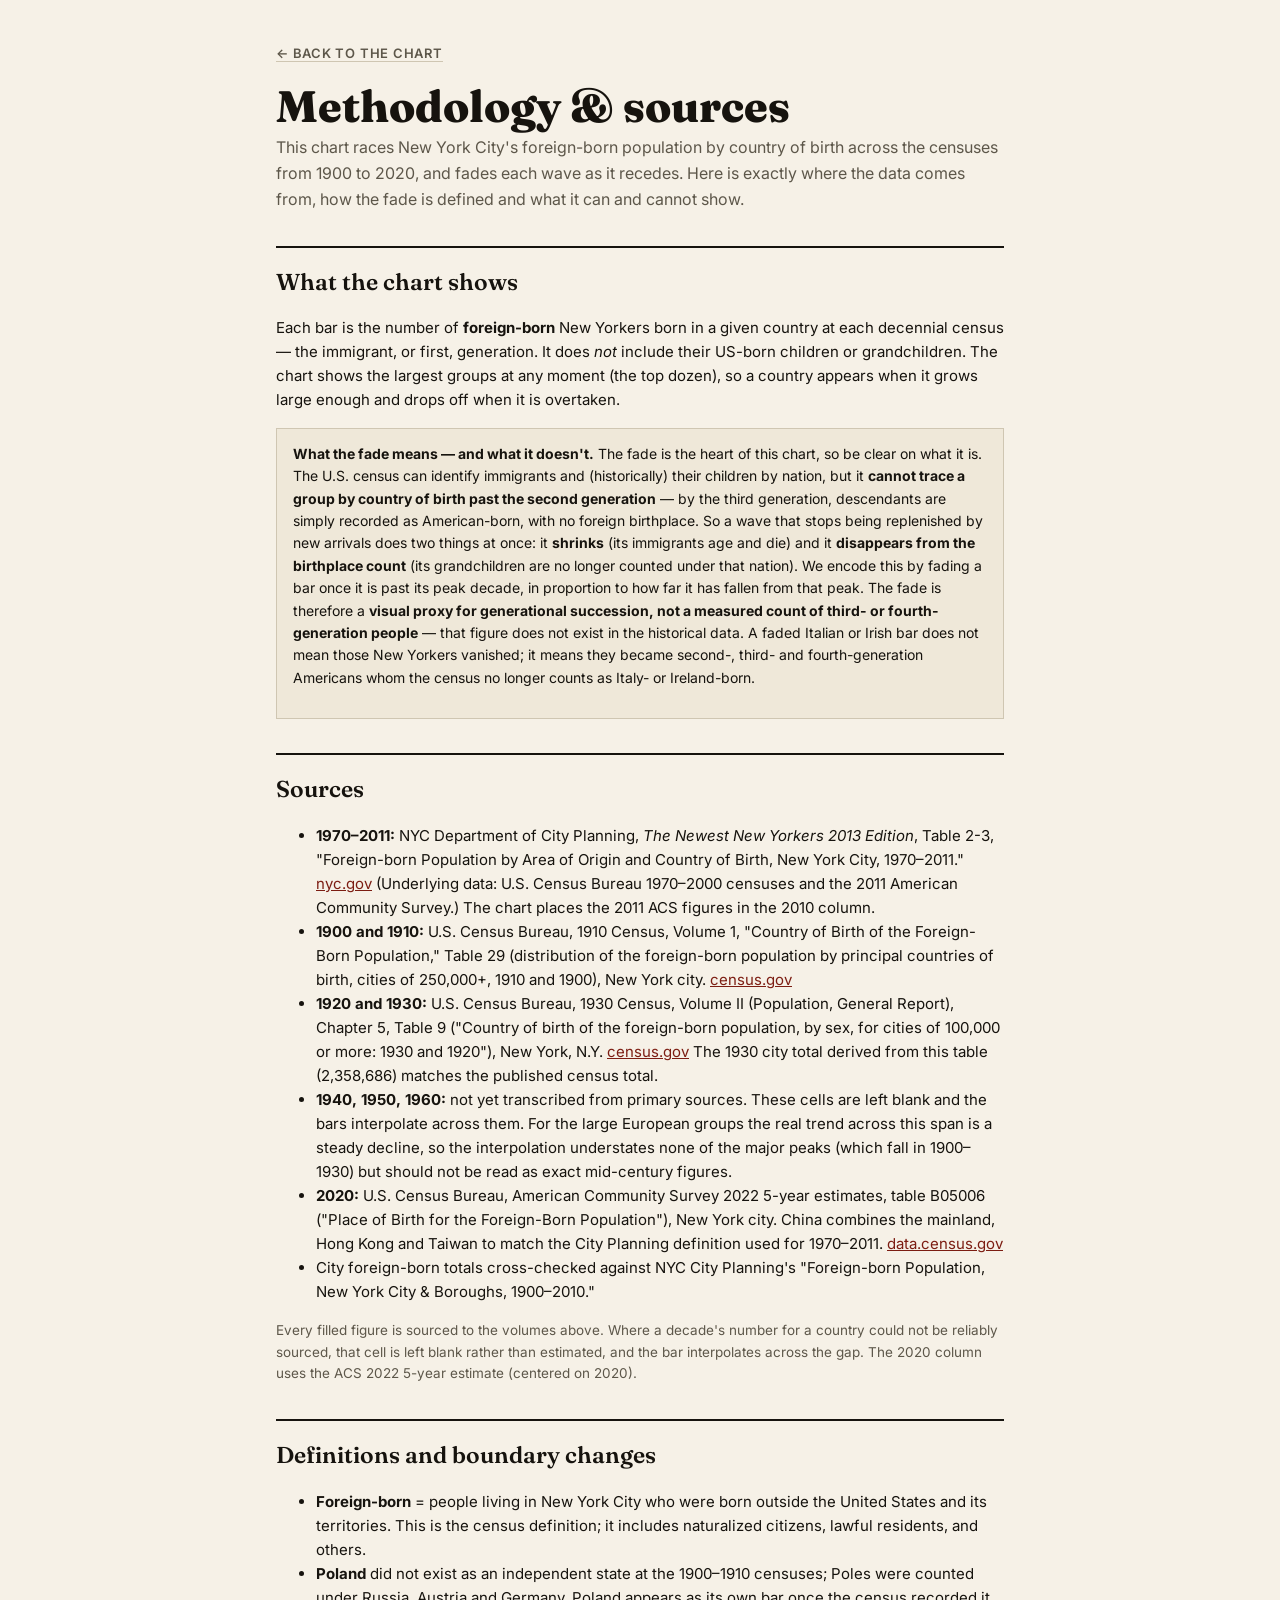
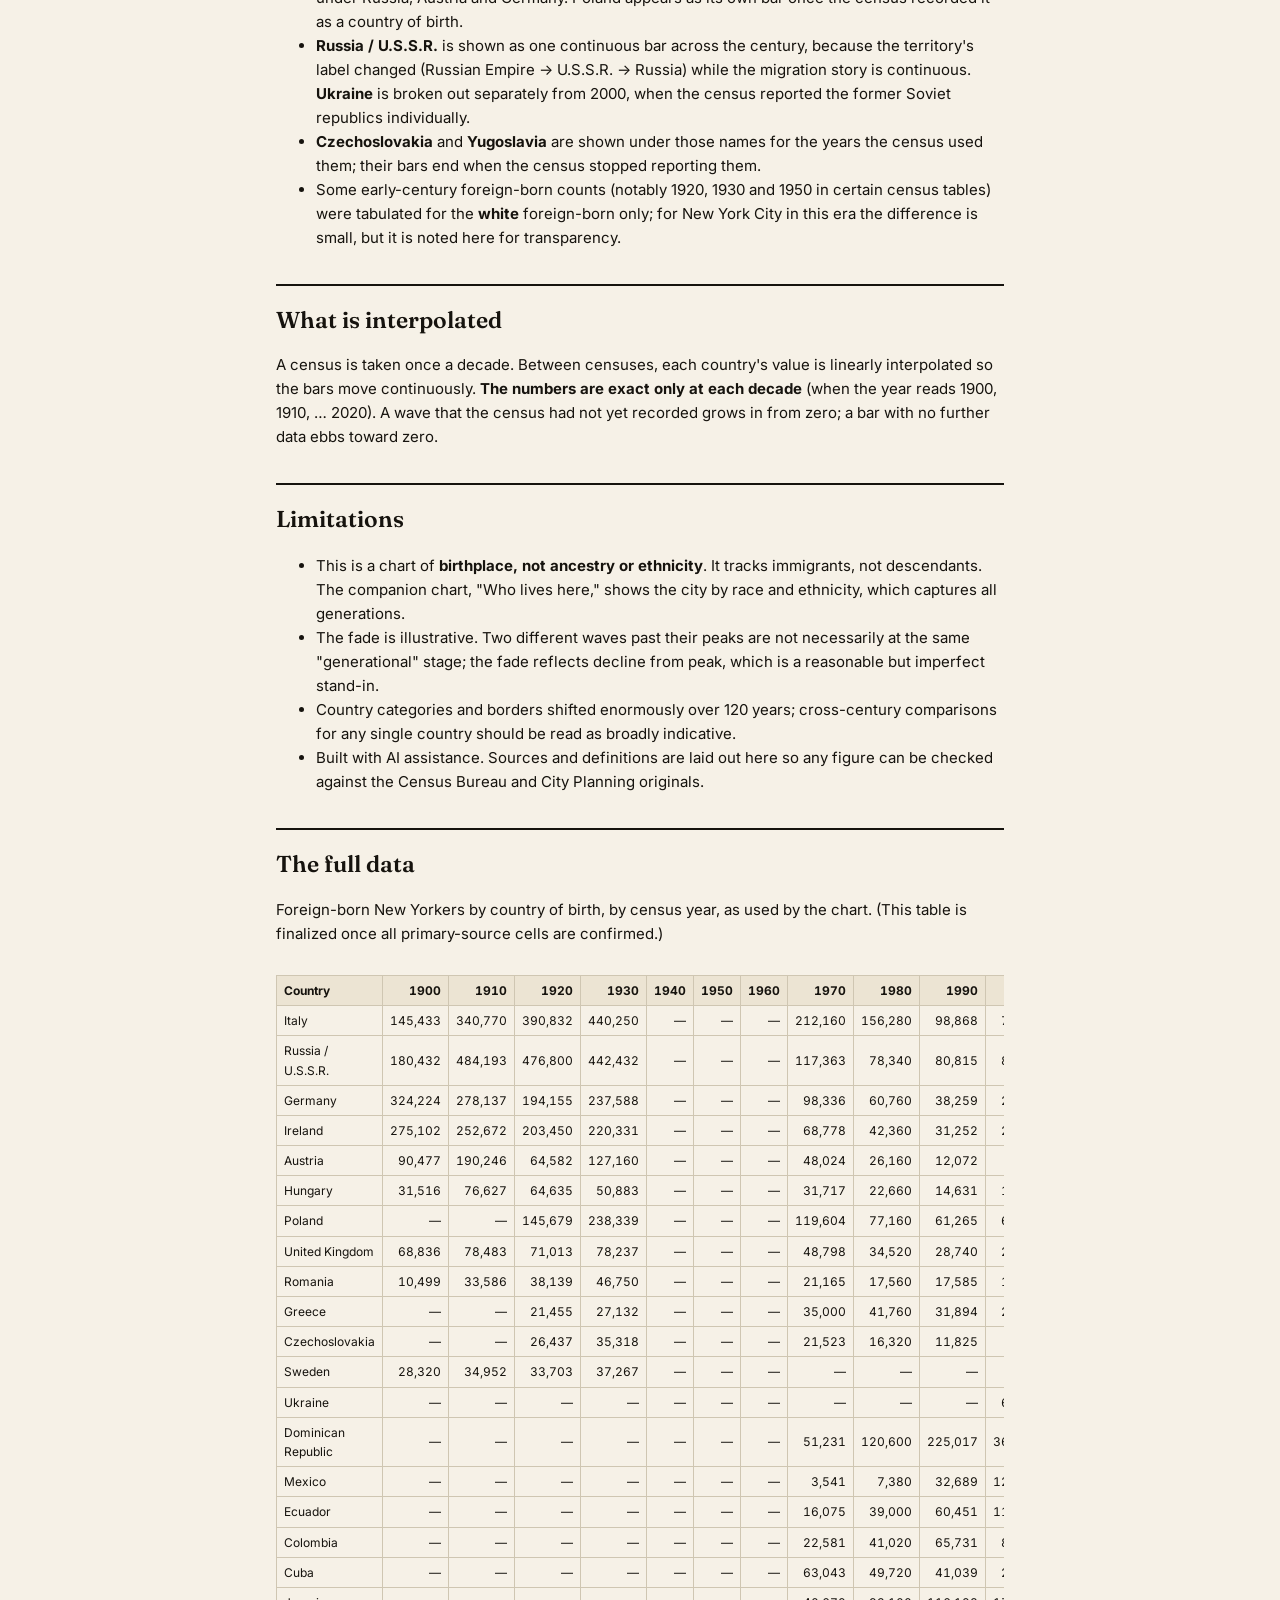
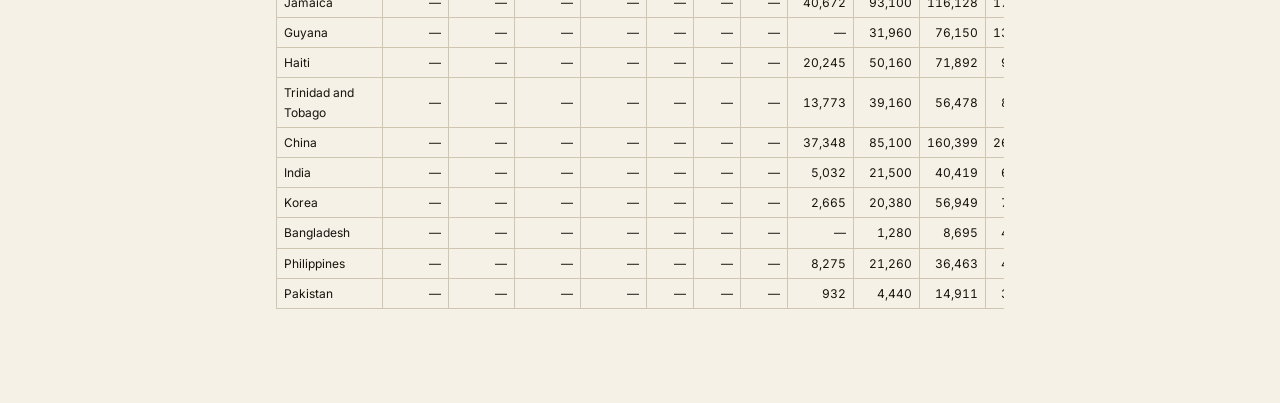
==== methodology.html @ d138a616 "Where New York came from: foreign-born by country of birth horserace, 1900-2020 Co-Authored-By: Clau" ====
<!DOCTYPE html>
<html lang="en">
<head>
<meta charset="utf-8">
<meta name="viewport" content="width=device-width, initial-scale=1">
<title>Methodology &amp; sources &middot; Where New York came from</title>
<link rel="preconnect" href="https://fonts.googleapis.com">
<link rel="preconnect" href="https://fonts.gstatic.com" crossorigin>
<link href="https://fonts.googleapis.com/css2?family=Fraunces:opsz,wght@9..144,500;9..144,600;9..144,800&family=Inter:wght@400;500;600;700&display=swap" rel="stylesheet">
<style>
  :root{ --paper:#f6f1e7; --ink:#16130e; --ink-dim:#5d574a; --line:#cfc6b2; --rule:#16130e; }
  *{ box-sizing:border-box; }
  body{ margin:0; background:var(--paper); color:var(--ink); font-family:"Inter",system-ui,sans-serif;
    line-height:1.6; -webkit-font-smoothing:antialiased; }
  .wrap{ max-width:780px; margin:0 auto; padding:40px 26px 80px; }
  a.back{ font-weight:600; font-size:13px; text-transform:uppercase; letter-spacing:.06em; color:var(--ink-dim);
    text-decoration:none; border-bottom:1px solid var(--line); }
  a.back:hover{ color:var(--ink); border-color:var(--ink); }
  h1{ font-family:"Fraunces",Georgia,serif; font-weight:800; font-size:clamp(30px,5vw,44px); margin:18px 0 6px; line-height:1.04; }
  .lede{ color:var(--ink-dim); font-size:16px; margin:0 0 28px; }
  h2{ font-family:"Fraunces",Georgia,serif; font-weight:600; font-size:23px; margin:34px 0 10px;
    border-top:2px solid var(--rule); padding-top:16px; }
  p, li{ font-size:15px; }
  code{ background:#ece4d3; padding:1px 5px; font-size:13.5px; }
  table{ border-collapse:collapse; width:100%; margin:14px 0; font-size:12px; }
  th, td{ border:1px solid var(--line); padding:5px 7px; text-align:right; font-variant-numeric:tabular-nums; }
  th:first-child, td:first-child{ text-align:left; }
  thead th{ background:#ece4d3; }
  .note{ background:#efe8d9; border:1px solid var(--line); padding:14px 16px; margin:16px 0; font-size:14px; }
  a{ color:#7c1d12; }
  .scroll{ overflow-x:auto; }
</style>
</head>
<body>
<div class="wrap">
  <a class="back" href="index.html">&larr; Back to the chart</a>
  <h1>Methodology &amp; sources</h1>
  <p class="lede">This chart races New York City's foreign-born population by country of birth across the censuses from 1900 to 2020, and fades each wave as it recedes. Here is exactly where the data comes from, how the fade is defined and what it can and cannot show.</p>

  <h2>What the chart shows</h2>
  <p>Each bar is the number of <strong>foreign-born</strong> New Yorkers born in a given country at each decennial census &mdash; the immigrant, or first, generation. It does <em>not</em> include their US-born children or grandchildren. The chart shows the largest groups at any moment (the top dozen), so a country appears when it grows large enough and drops off when it is overtaken.</p>

  <div class="note">
    <strong>What the fade means &mdash; and what it doesn't.</strong> The fade is the heart of this chart, so be clear on what it is. The U.S. census can identify immigrants and (historically) their children by nation, but it <strong>cannot trace a group by country of birth past the second generation</strong> &mdash; by the third generation, descendants are simply recorded as American-born, with no foreign birthplace. So a wave that stops being replenished by new arrivals does two things at once: it <strong>shrinks</strong> (its immigrants age and die) and it <strong>disappears from the birthplace count</strong> (its grandchildren are no longer counted under that nation). We encode this by fading a bar once it is past its peak decade, in proportion to how far it has fallen from that peak. The fade is therefore a <strong>visual proxy for generational succession, not a measured count of third- or fourth-generation people</strong> &mdash; that figure does not exist in the historical data. A faded Italian or Irish bar does not mean those New Yorkers vanished; it means they became second-, third- and fourth-generation Americans whom the census no longer counts as Italy- or Ireland-born.</p>
  </div>

  <h2>Sources</h2>
  <ul>
    <li><strong>1970&ndash;2011:</strong> NYC Department of City Planning, <em>The Newest New Yorkers 2013 Edition</em>, Table 2-3, "Foreign-born Population by Area of Origin and Country of Birth, New York City, 1970&ndash;2011." <a href="https://www.nyc.gov/assets/planning/download/pdf/data-maps/nyc-population/nny2013/chapter2.pdf" target="_blank" rel="noopener">nyc.gov</a> (Underlying data: U.S. Census Bureau 1970&ndash;2000 censuses and the 2011 American Community Survey.) The chart places the 2011 ACS figures in the 2010 column.</li>
    <li><strong>1900 and 1910:</strong> U.S. Census Bureau, 1910 Census, Volume 1, "Country of Birth of the Foreign-Born Population," Table 29 (distribution of the foreign-born population by principal countries of birth, cities of 250,000+, 1910 and 1900), New York city. <a href="https://www2.census.gov/library/publications/decennial/1910/volume-1/volume-1-p11.pdf" target="_blank" rel="noopener">census.gov</a></li>
    <li><strong>1920 and 1930:</strong> U.S. Census Bureau, 1930 Census, Volume II (Population, General Report), Chapter 5, Table 9 ("Country of birth of the foreign-born population, by sex, for cities of 100,000 or more: 1930 and 1920"), New York, N.Y. <a href="https://www2.census.gov/library/publications/decennial/1930/population-volume-2/16440598v2ch06.pdf" target="_blank" rel="noopener">census.gov</a> The 1930 city total derived from this table (2,358,686) matches the published census total.</li>
    <li><strong>1940, 1950, 1960:</strong> not yet transcribed from primary sources. These cells are left blank and the bars interpolate across them. For the large European groups the real trend across this span is a steady decline, so the interpolation understates none of the major peaks (which fall in 1900&ndash;1930) but should not be read as exact mid-century figures.</li>
    <li><strong>2020:</strong> U.S. Census Bureau, American Community Survey 2022 5-year estimates, table B05006 ("Place of Birth for the Foreign-Born Population"), New York city. China combines the mainland, Hong Kong and Taiwan to match the City Planning definition used for 1970&ndash;2011. <a href="https://data.census.gov/table/ACSDT5Y2022.B05006?g=160XX00US3651000" target="_blank" rel="noopener">data.census.gov</a></li>
    <li>City foreign-born totals cross-checked against NYC City Planning's "Foreign-born Population, New York City &amp; Boroughs, 1900&ndash;2010."</li>
  </ul>
  <p style="color:var(--ink-dim);font-size:13.5px;">Every filled figure is sourced to the volumes above. Where a decade's number for a country could not be reliably sourced, that cell is left blank rather than estimated, and the bar interpolates across the gap. The 2020 column uses the ACS 2022 5-year estimate (centered on 2020).</p>

  <h2>Definitions and boundary changes</h2>
  <ul>
    <li><strong>Foreign-born</strong> = people living in New York City who were born outside the United States and its territories. This is the census definition; it includes naturalized citizens, lawful residents, and others.</li>
    <li><strong>Poland</strong> did not exist as an independent state at the 1900&ndash;1910 censuses; Poles were counted under Russia, Austria and Germany. Poland appears as its own bar once the census recorded it as a country of birth.</li>
    <li><strong>Russia / U.S.S.R.</strong> is shown as one continuous bar across the century, because the territory's label changed (Russian Empire &rarr; U.S.S.R. &rarr; Russia) while the migration story is continuous. <strong>Ukraine</strong> is broken out separately from 2000, when the census reported the former Soviet republics individually.</li>
    <li><strong>Czechoslovakia</strong> and <strong>Yugoslavia</strong> are shown under those names for the years the census used them; their bars end when the census stopped reporting them.</li>
    <li>Some early-century foreign-born counts (notably 1920, 1930 and 1950 in certain census tables) were tabulated for the <strong>white</strong> foreign-born only; for New York City in this era the difference is small, but it is noted here for transparency.</li>
  </ul>

  <h2>What is interpolated</h2>
  <p>A census is taken once a decade. Between censuses, each country's value is linearly interpolated so the bars move continuously. <strong>The numbers are exact only at each decade</strong> (when the year reads 1900, 1910, … 2020). A wave that the census had not yet recorded grows in from zero; a bar with no further data ebbs toward zero.</p>

  <h2>Limitations</h2>
  <ul>
    <li>This is a chart of <strong>birthplace, not ancestry or ethnicity</strong>. It tracks immigrants, not descendants. The companion chart, "Who lives here," shows the city by race and ethnicity, which captures all generations.</li>
    <li>The fade is illustrative. Two different waves past their peaks are not necessarily at the same "generational" stage; the fade reflects decline from peak, which is a reasonable but imperfect stand-in.</li>
    <li>Country categories and borders shifted enormously over 120 years; cross-century comparisons for any single country should be read as broadly indicative.</li>
    <li>Built with AI assistance. Sources and definitions are laid out here so any figure can be checked against the Census Bureau and City Planning originals.</li>
  </ul>

  <h2 id="data">The full data</h2>
  <p>Foreign-born New Yorkers by country of birth, by census year, as used by the chart. (This table is finalized once all primary-source cells are confirmed.)</p>
  <div class="scroll"><div id="dataTable">Loading&hellip;</div></div>

<script>
fetch('data/data.json').then(r=>r.json()).then(d=>{
  const years=d.years;
  let h='<table><thead><tr><th>Country</th>'+years.map(y=>'<th>'+y+'</th>').join('')+'</tr></thead><tbody>';
  for(const c of d.countries){
    h+='<tr><td>'+c.name+'</td>'+c.counts.map(v=>'<td>'+(v==null?'&mdash;':v.toLocaleString('en-US'))+'</td>').join('')+'</tr>';
  }
  h+='</tbody></table>';
  document.getElementById('dataTable').innerHTML=h;
});
</script>
</div>
</body>
</html>
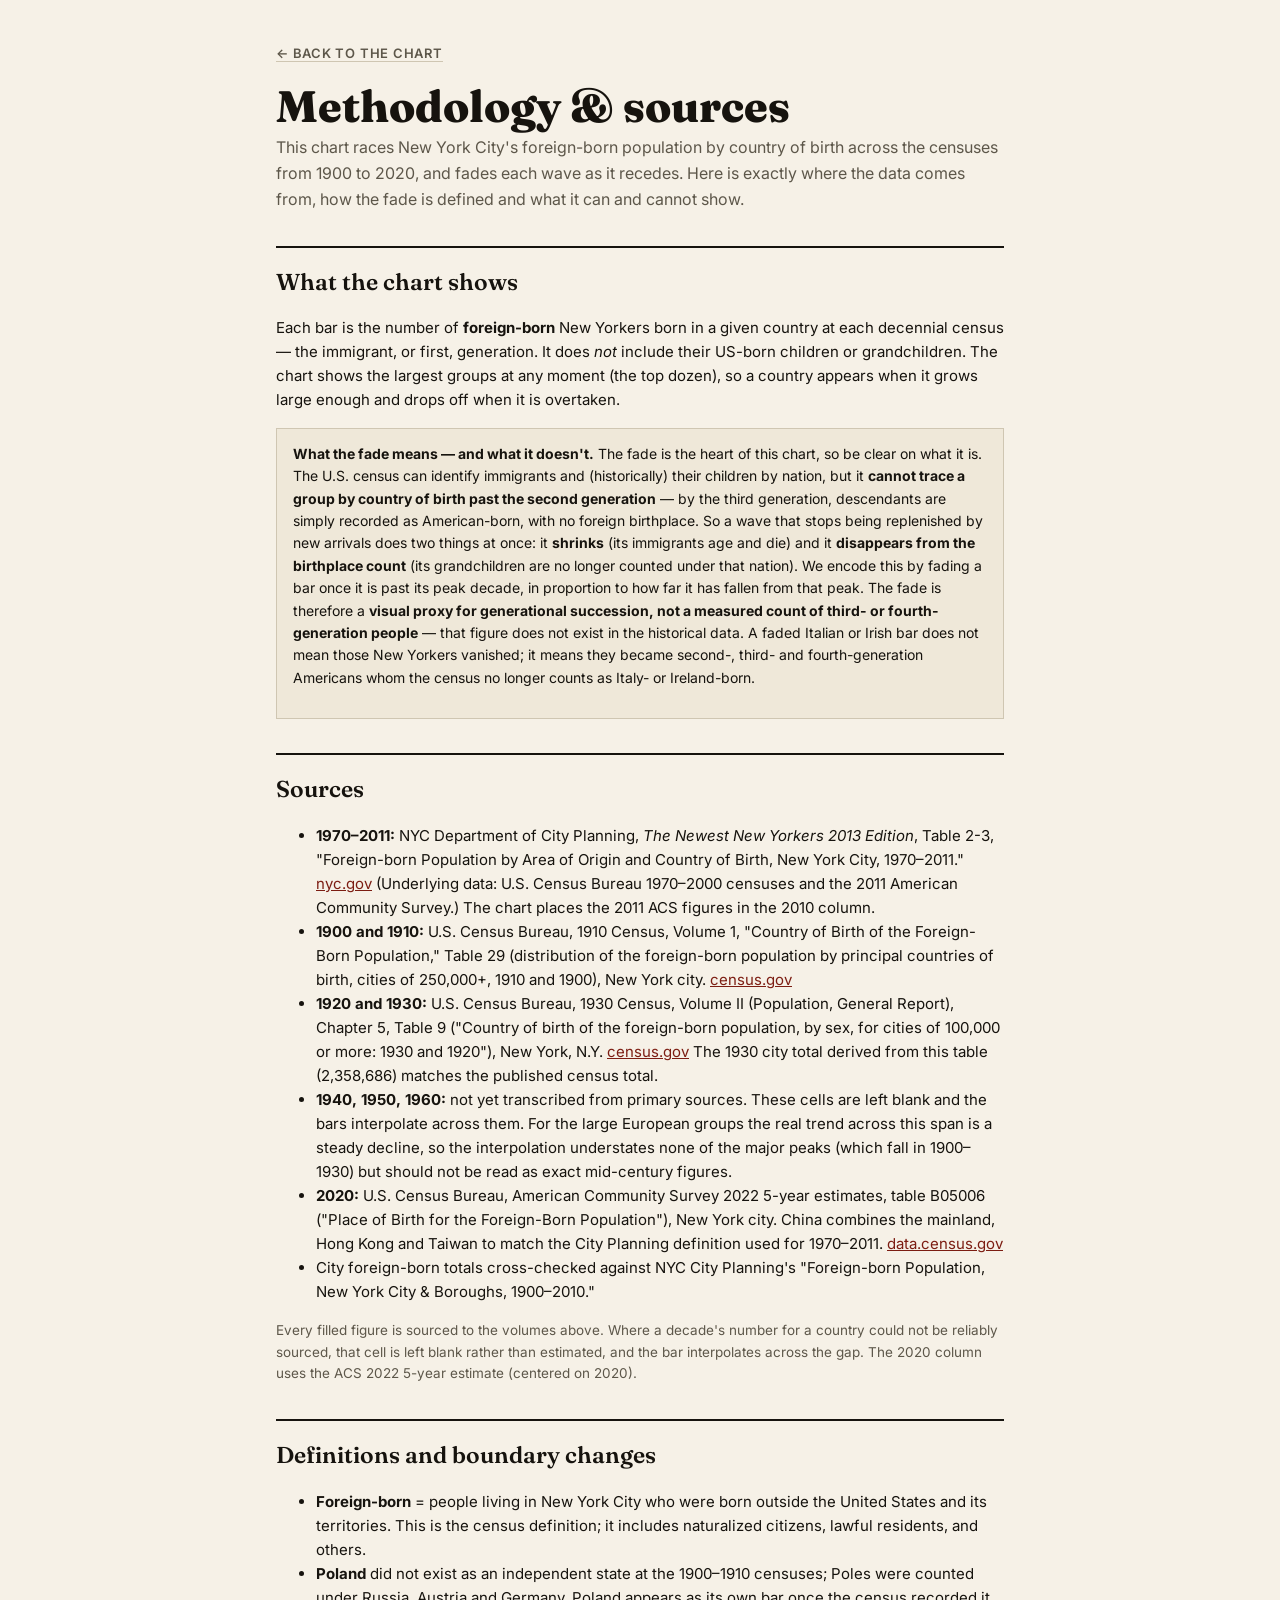
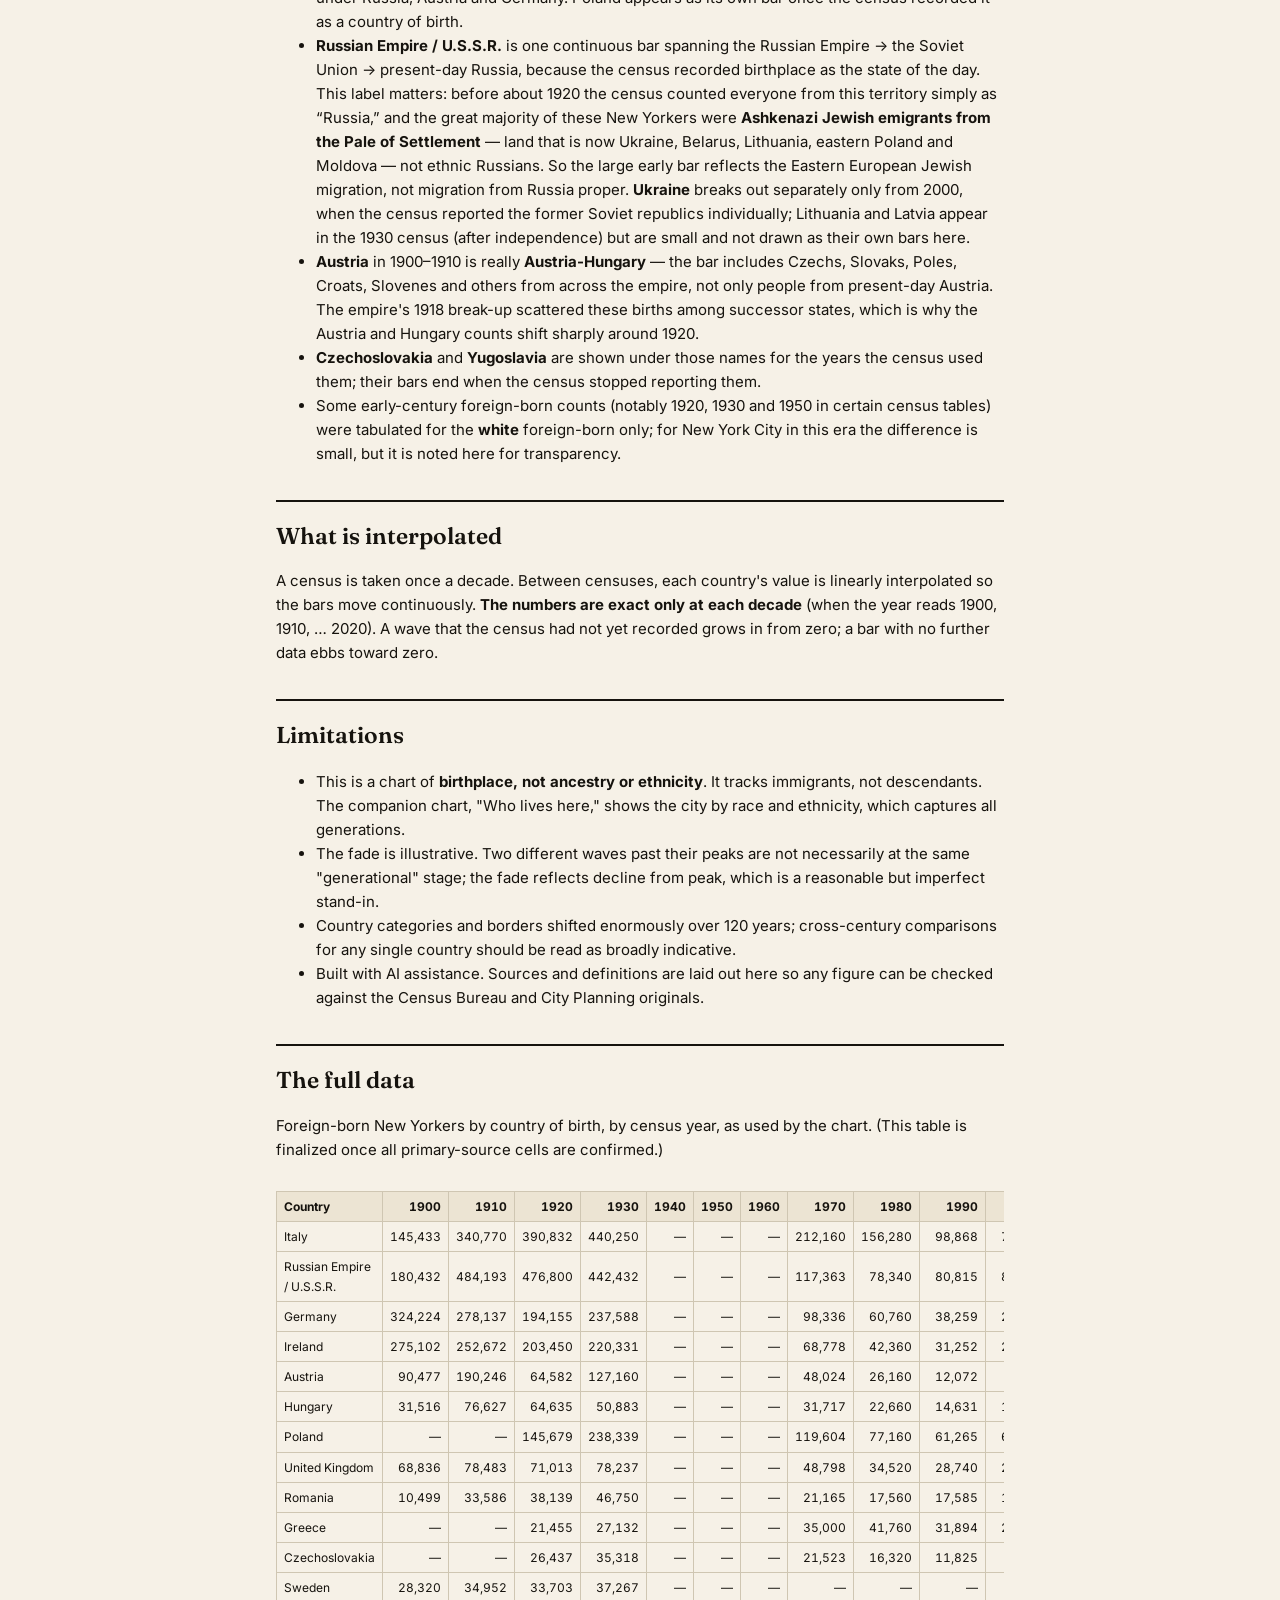
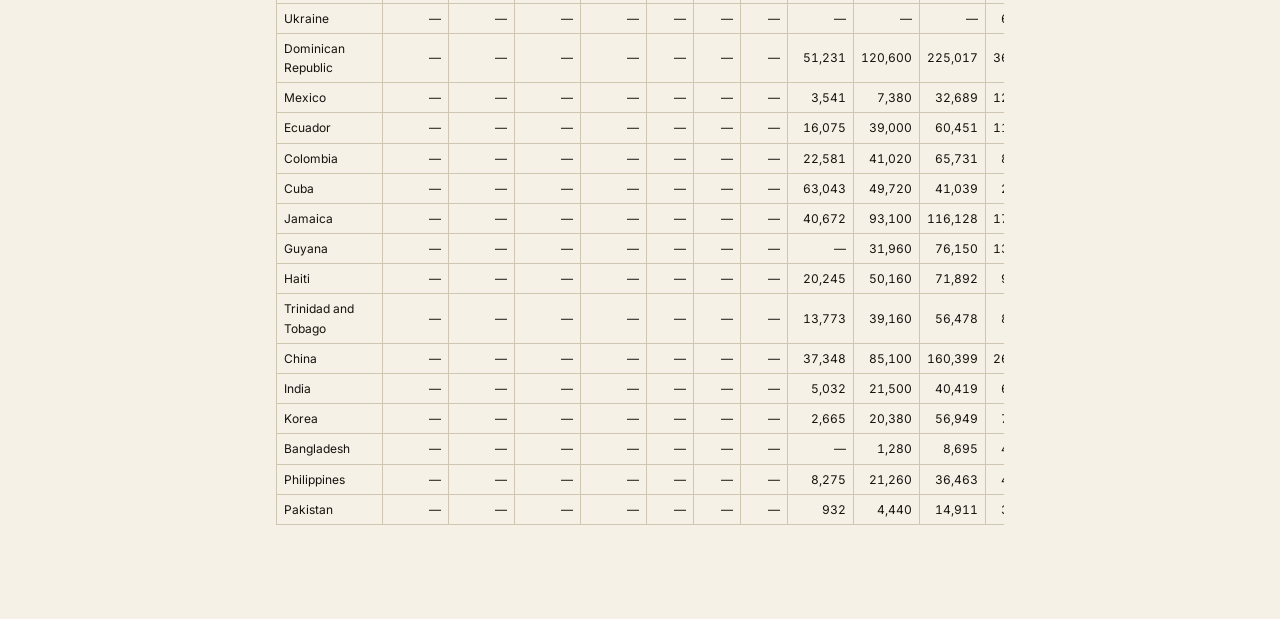
==== commit 4984c39c: "Relabel Russia bar as 'Russian Empire / U.S.S.R.'; add Pale of Settlement + Austria-Hungary notes Co" ====
--- a/methodology.html
+++ b/methodology.html
@@ -59,7 +59,8 @@
   <ul>
     <li><strong>Foreign-born</strong> = people living in New York City who were born outside the United States and its territories. This is the census definition; it includes naturalized citizens, lawful residents, and others.</li>
     <li><strong>Poland</strong> did not exist as an independent state at the 1900&ndash;1910 censuses; Poles were counted under Russia, Austria and Germany. Poland appears as its own bar once the census recorded it as a country of birth.</li>
-    <li><strong>Russia / U.S.S.R.</strong> is shown as one continuous bar across the century, because the territory's label changed (Russian Empire &rarr; U.S.S.R. &rarr; Russia) while the migration story is continuous. <strong>Ukraine</strong> is broken out separately from 2000, when the census reported the former Soviet republics individually.</li>
+    <li><strong>Russian Empire / U.S.S.R.</strong> is one continuous bar spanning the Russian Empire &rarr; the Soviet Union &rarr; present-day Russia, because the census recorded birthplace as the state of the day. This label matters: before about 1920 the census counted everyone from this territory simply as &ldquo;Russia,&rdquo; and the great majority of these New Yorkers were <strong>Ashkenazi Jewish emigrants from the Pale of Settlement</strong> &mdash; land that is now Ukraine, Belarus, Lithuania, eastern Poland and Moldova &mdash; not ethnic Russians. So the large early bar reflects the Eastern European Jewish migration, not migration from Russia proper. <strong>Ukraine</strong> breaks out separately only from 2000, when the census reported the former Soviet republics individually; Lithuania and Latvia appear in the 1930 census (after independence) but are small and not drawn as their own bars here.</li>
+    <li><strong>Austria</strong> in 1900&ndash;1910 is really <strong>Austria-Hungary</strong> &mdash; the bar includes Czechs, Slovaks, Poles, Croats, Slovenes and others from across the empire, not only people from present-day Austria. The empire's 1918 break-up scattered these births among successor states, which is why the Austria and Hungary counts shift sharply around 1920.</li>
     <li><strong>Czechoslovakia</strong> and <strong>Yugoslavia</strong> are shown under those names for the years the census used them; their bars end when the census stopped reporting them.</li>
     <li>Some early-century foreign-born counts (notably 1920, 1930 and 1950 in certain census tables) were tabulated for the <strong>white</strong> foreign-born only; for New York City in this era the difference is small, but it is noted here for transparency.</li>
   </ul>
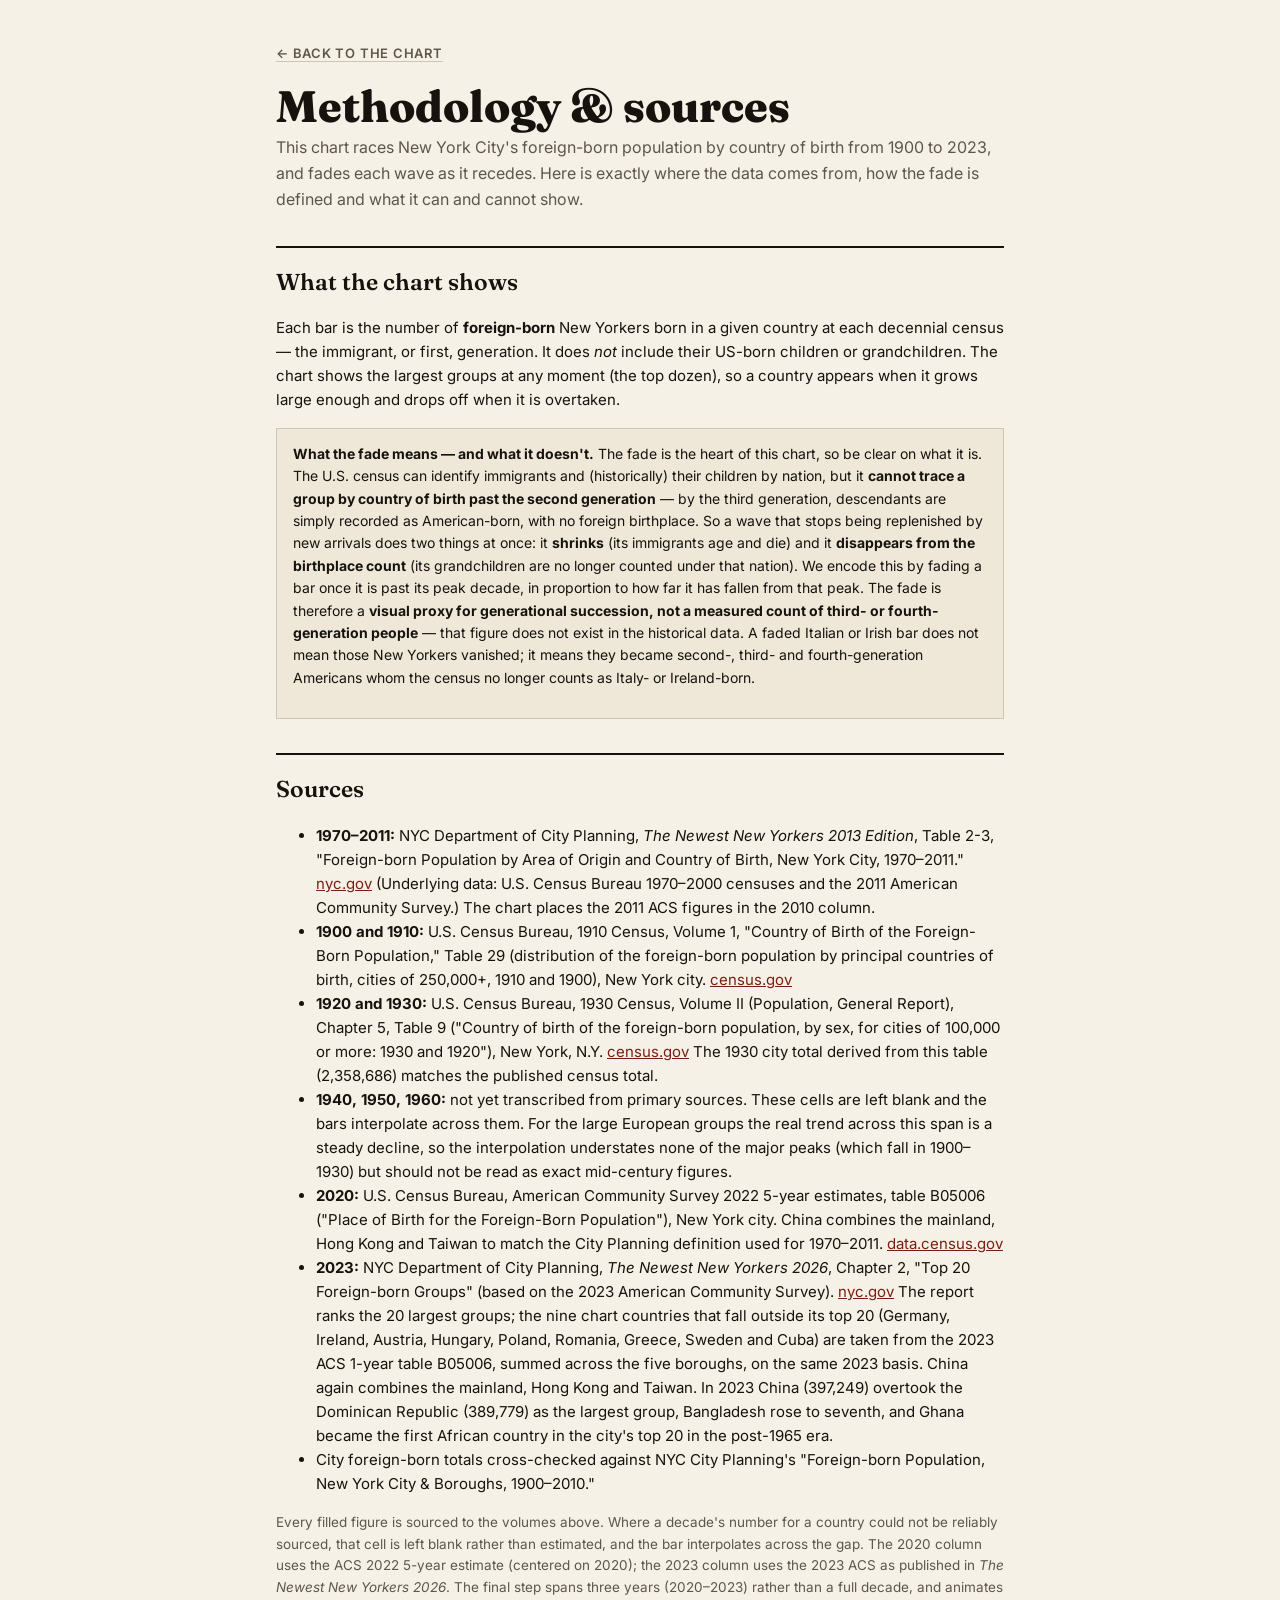
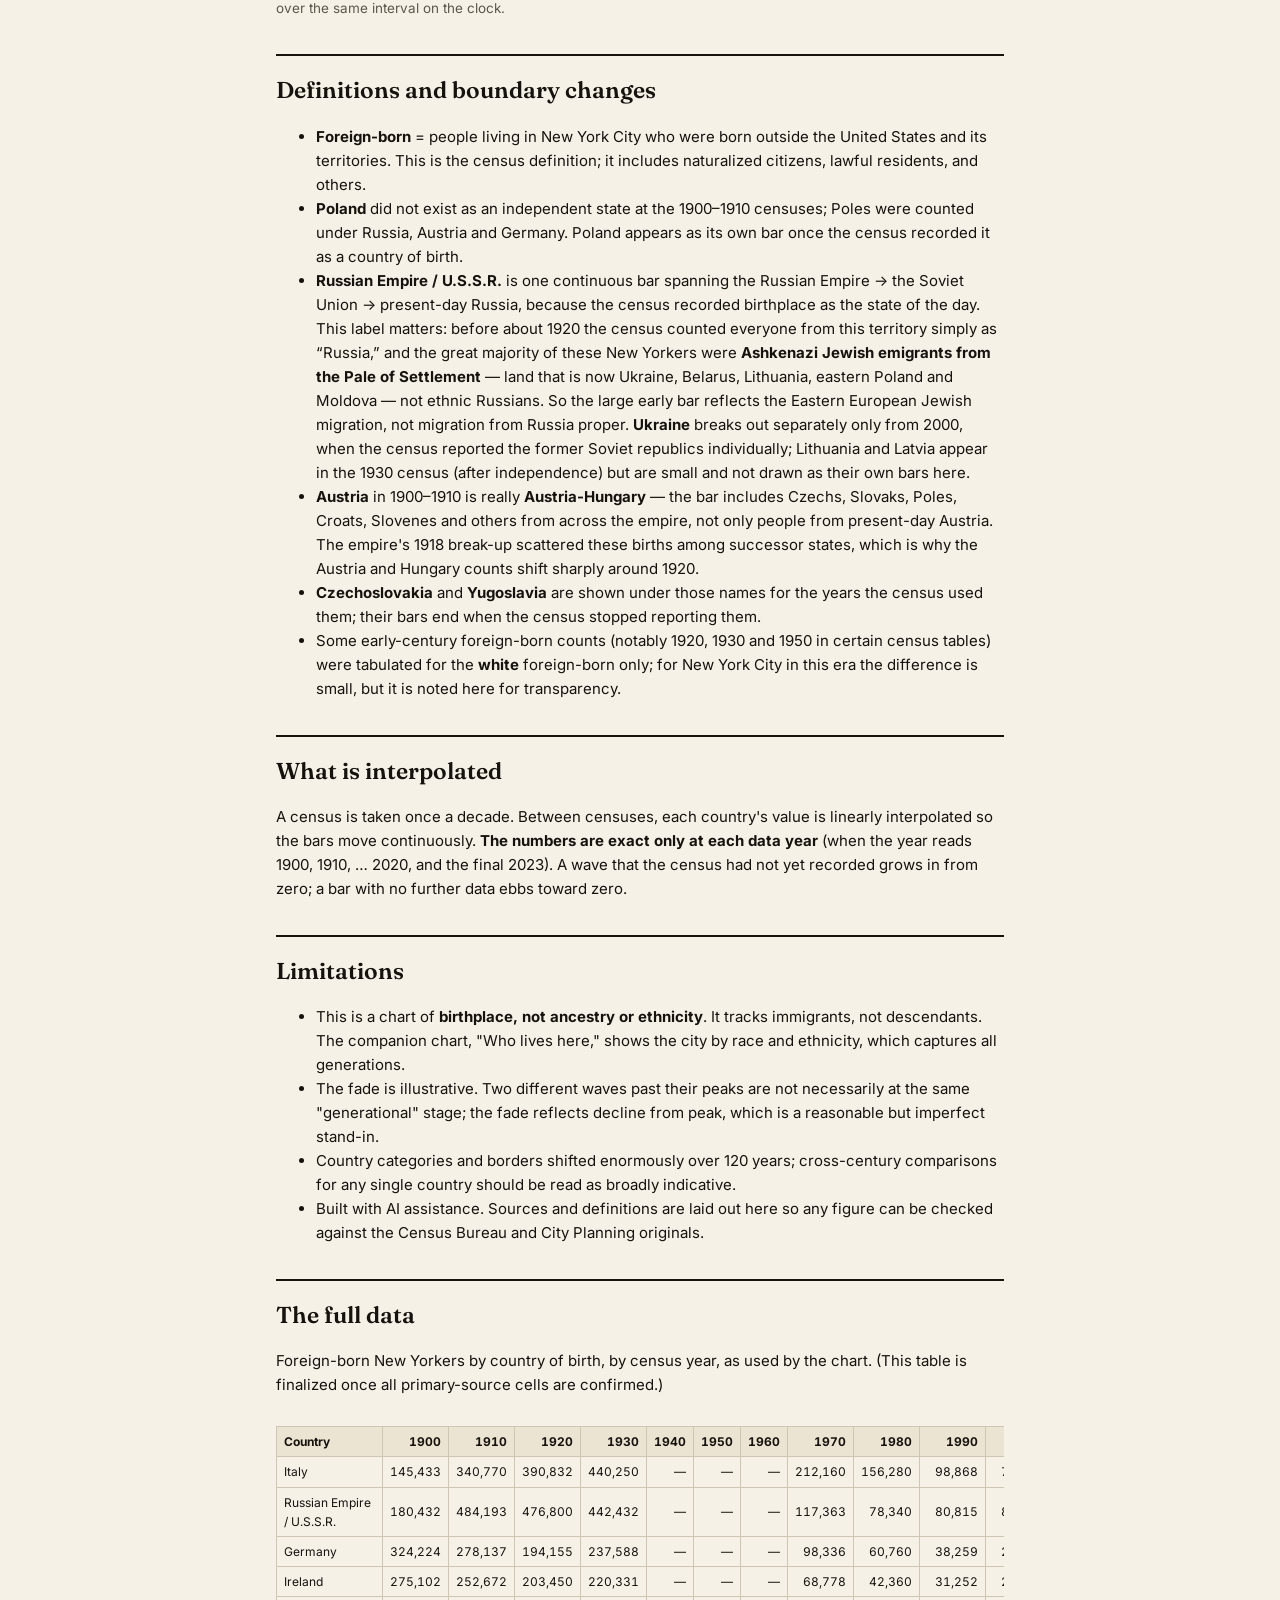
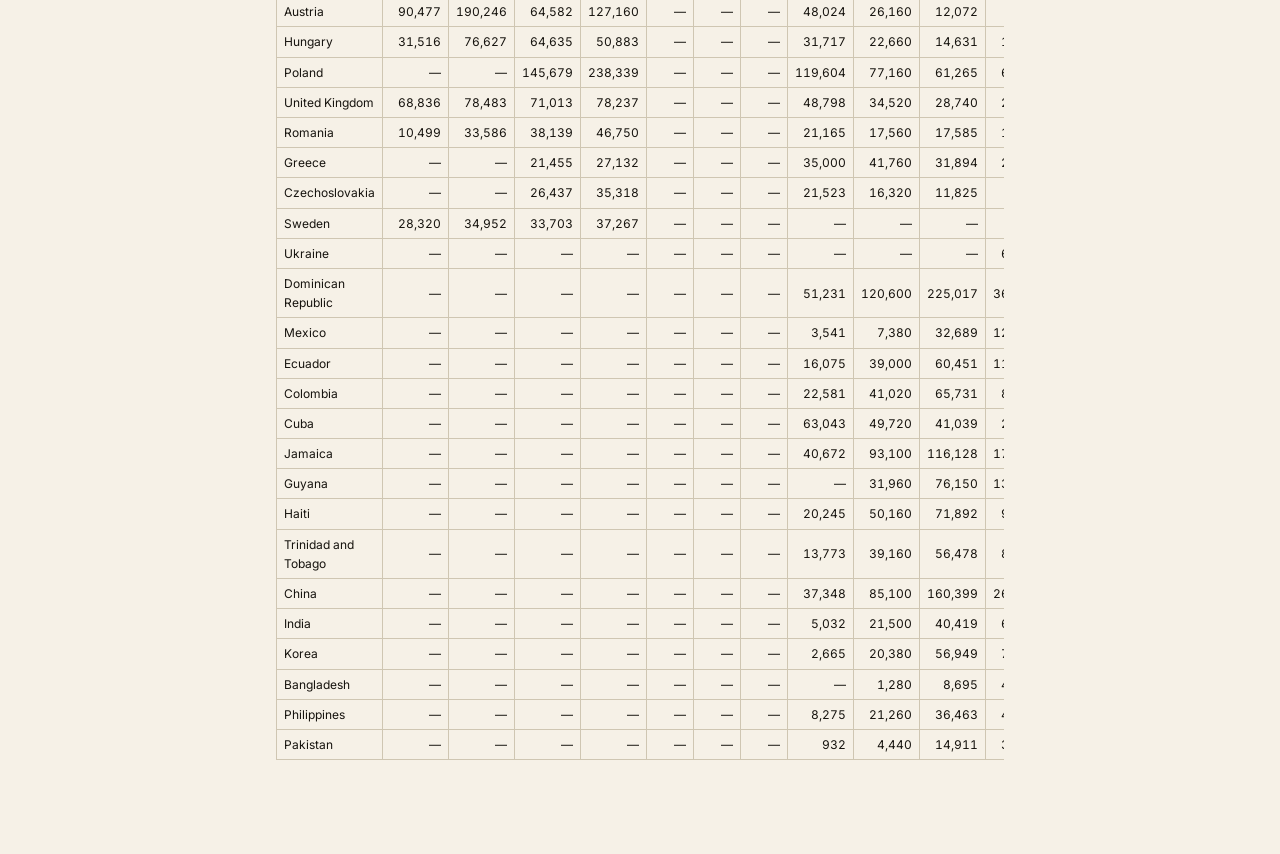
==== commit 5f095cb4: "Add 2023 endpoint from The Newest New Yorkers 2026 Extend the country-of-birth race from 1900-2020 t" ====
--- a/methodology.html
+++ b/methodology.html
@@ -35,7 +35,7 @@
 <div class="wrap">
   <a class="back" href="index.html">&larr; Back to the chart</a>
   <h1>Methodology &amp; sources</h1>
-  <p class="lede">This chart races New York City's foreign-born population by country of birth across the censuses from 1900 to 2020, and fades each wave as it recedes. Here is exactly where the data comes from, how the fade is defined and what it can and cannot show.</p>
+  <p class="lede">This chart races New York City's foreign-born population by country of birth from 1900 to 2023, and fades each wave as it recedes. Here is exactly where the data comes from, how the fade is defined and what it can and cannot show.</p>
 
   <h2>What the chart shows</h2>
   <p>Each bar is the number of <strong>foreign-born</strong> New Yorkers born in a given country at each decennial census &mdash; the immigrant, or first, generation. It does <em>not</em> include their US-born children or grandchildren. The chart shows the largest groups at any moment (the top dozen), so a country appears when it grows large enough and drops off when it is overtaken.</p>
@@ -51,9 +51,10 @@
     <li><strong>1920 and 1930:</strong> U.S. Census Bureau, 1930 Census, Volume II (Population, General Report), Chapter 5, Table 9 ("Country of birth of the foreign-born population, by sex, for cities of 100,000 or more: 1930 and 1920"), New York, N.Y. <a href="https://www2.census.gov/library/publications/decennial/1930/population-volume-2/16440598v2ch06.pdf" target="_blank" rel="noopener">census.gov</a> The 1930 city total derived from this table (2,358,686) matches the published census total.</li>
     <li><strong>1940, 1950, 1960:</strong> not yet transcribed from primary sources. These cells are left blank and the bars interpolate across them. For the large European groups the real trend across this span is a steady decline, so the interpolation understates none of the major peaks (which fall in 1900&ndash;1930) but should not be read as exact mid-century figures.</li>
     <li><strong>2020:</strong> U.S. Census Bureau, American Community Survey 2022 5-year estimates, table B05006 ("Place of Birth for the Foreign-Born Population"), New York city. China combines the mainland, Hong Kong and Taiwan to match the City Planning definition used for 1970&ndash;2011. <a href="https://data.census.gov/table/ACSDT5Y2022.B05006?g=160XX00US3651000" target="_blank" rel="noopener">data.census.gov</a></li>
+    <li><strong>2023:</strong> NYC Department of City Planning, <em>The Newest New Yorkers 2026</em>, Chapter 2, "Top 20 Foreign-born Groups" (based on the 2023 American Community Survey). <a href="https://www.nyc.gov/assets/planning/newest-new-yorkers-2026/Ch2.html" target="_blank" rel="noopener">nyc.gov</a> The report ranks the 20 largest groups; the nine chart countries that fall outside its top 20 (Germany, Ireland, Austria, Hungary, Poland, Romania, Greece, Sweden and Cuba) are taken from the 2023 ACS 1-year table B05006, summed across the five boroughs, on the same 2023 basis. China again combines the mainland, Hong Kong and Taiwan. In 2023 China (397,249) overtook the Dominican Republic (389,779) as the largest group, Bangladesh rose to seventh, and Ghana became the first African country in the city's top 20 in the post-1965 era.</li>
     <li>City foreign-born totals cross-checked against NYC City Planning's "Foreign-born Population, New York City &amp; Boroughs, 1900&ndash;2010."</li>
   </ul>
-  <p style="color:var(--ink-dim);font-size:13.5px;">Every filled figure is sourced to the volumes above. Where a decade's number for a country could not be reliably sourced, that cell is left blank rather than estimated, and the bar interpolates across the gap. The 2020 column uses the ACS 2022 5-year estimate (centered on 2020).</p>
+  <p style="color:var(--ink-dim);font-size:13.5px;">Every filled figure is sourced to the volumes above. Where a decade's number for a country could not be reliably sourced, that cell is left blank rather than estimated, and the bar interpolates across the gap. The 2020 column uses the ACS 2022 5-year estimate (centered on 2020); the 2023 column uses the 2023 ACS as published in <em>The Newest New Yorkers 2026</em>. The final step spans three years (2020&ndash;2023) rather than a full decade, and animates over the same interval on the clock.</p>
 
   <h2>Definitions and boundary changes</h2>
   <ul>
@@ -66,7 +67,7 @@
   </ul>
 
   <h2>What is interpolated</h2>
-  <p>A census is taken once a decade. Between censuses, each country's value is linearly interpolated so the bars move continuously. <strong>The numbers are exact only at each decade</strong> (when the year reads 1900, 1910, … 2020). A wave that the census had not yet recorded grows in from zero; a bar with no further data ebbs toward zero.</p>
+  <p>A census is taken once a decade. Between censuses, each country's value is linearly interpolated so the bars move continuously. <strong>The numbers are exact only at each data year</strong> (when the year reads 1900, 1910, … 2020, and the final 2023). A wave that the census had not yet recorded grows in from zero; a bar with no further data ebbs toward zero.</p>
 
   <h2>Limitations</h2>
   <ul>
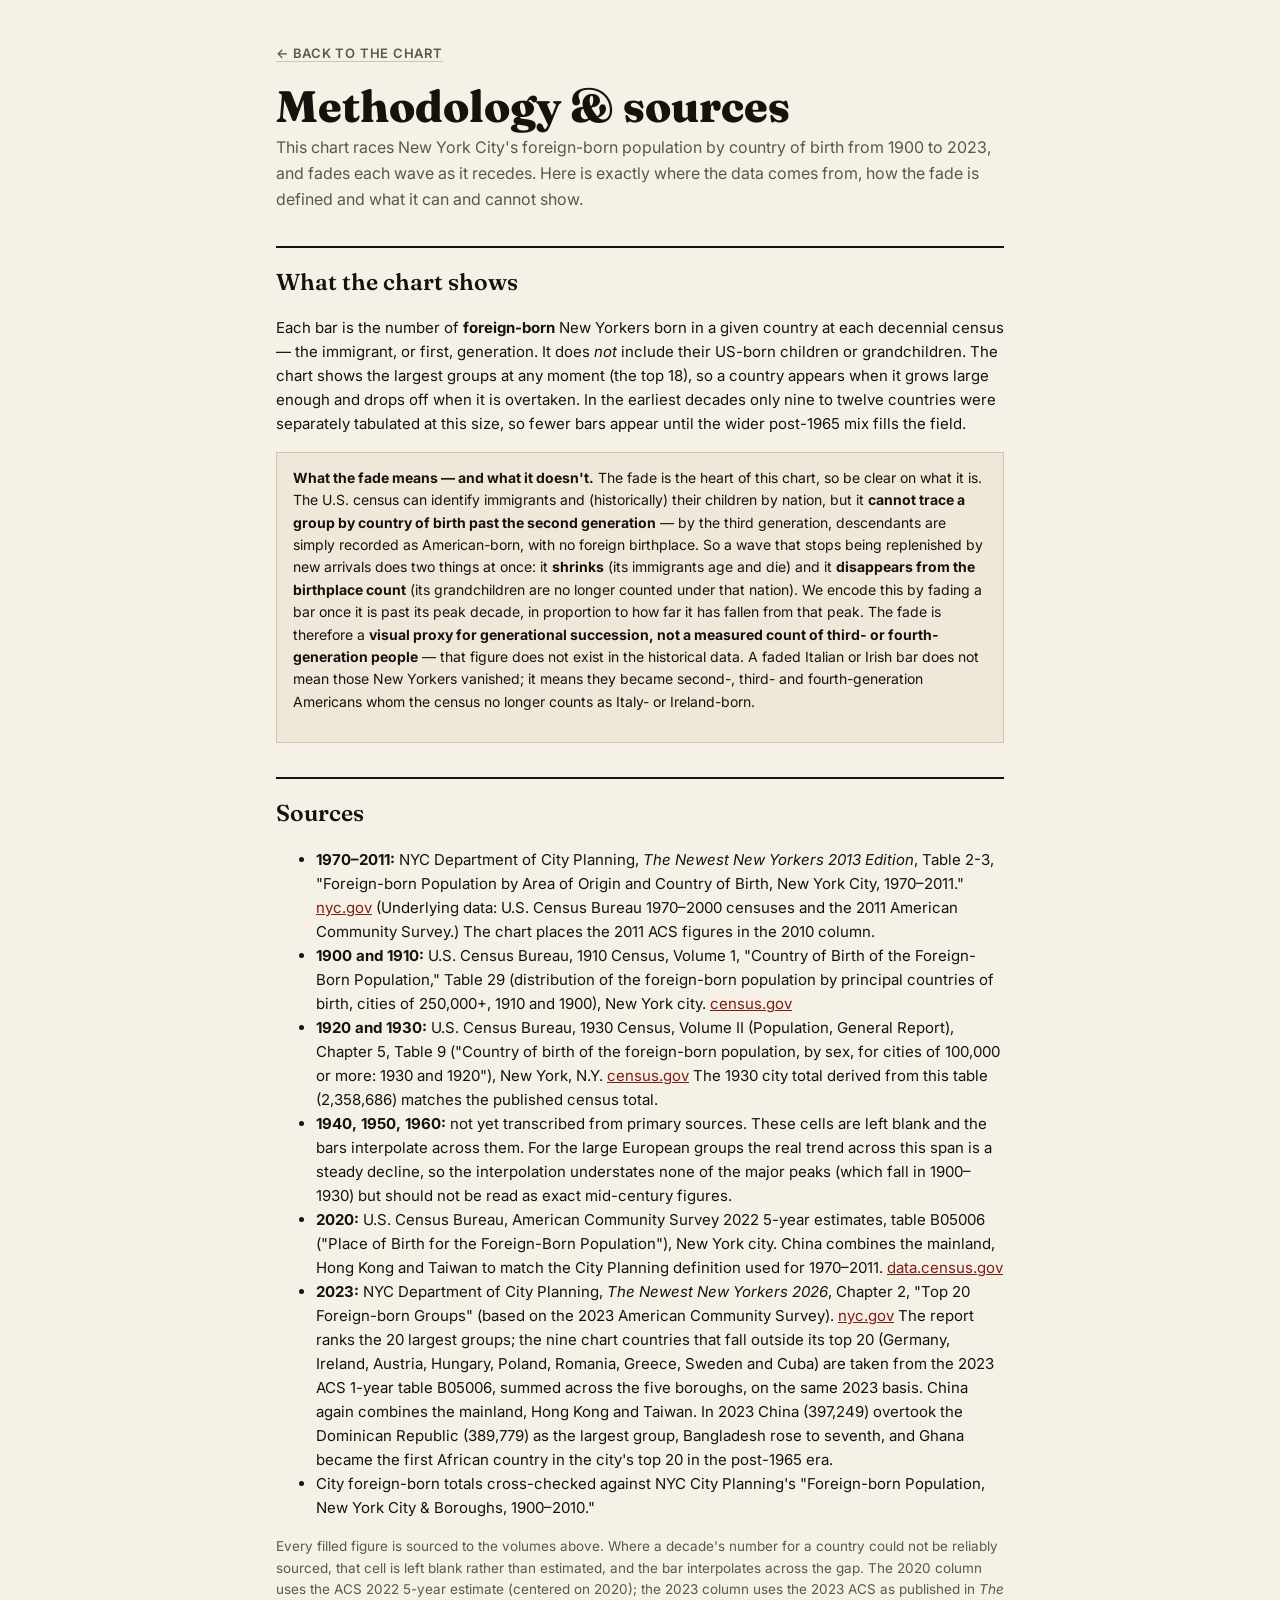
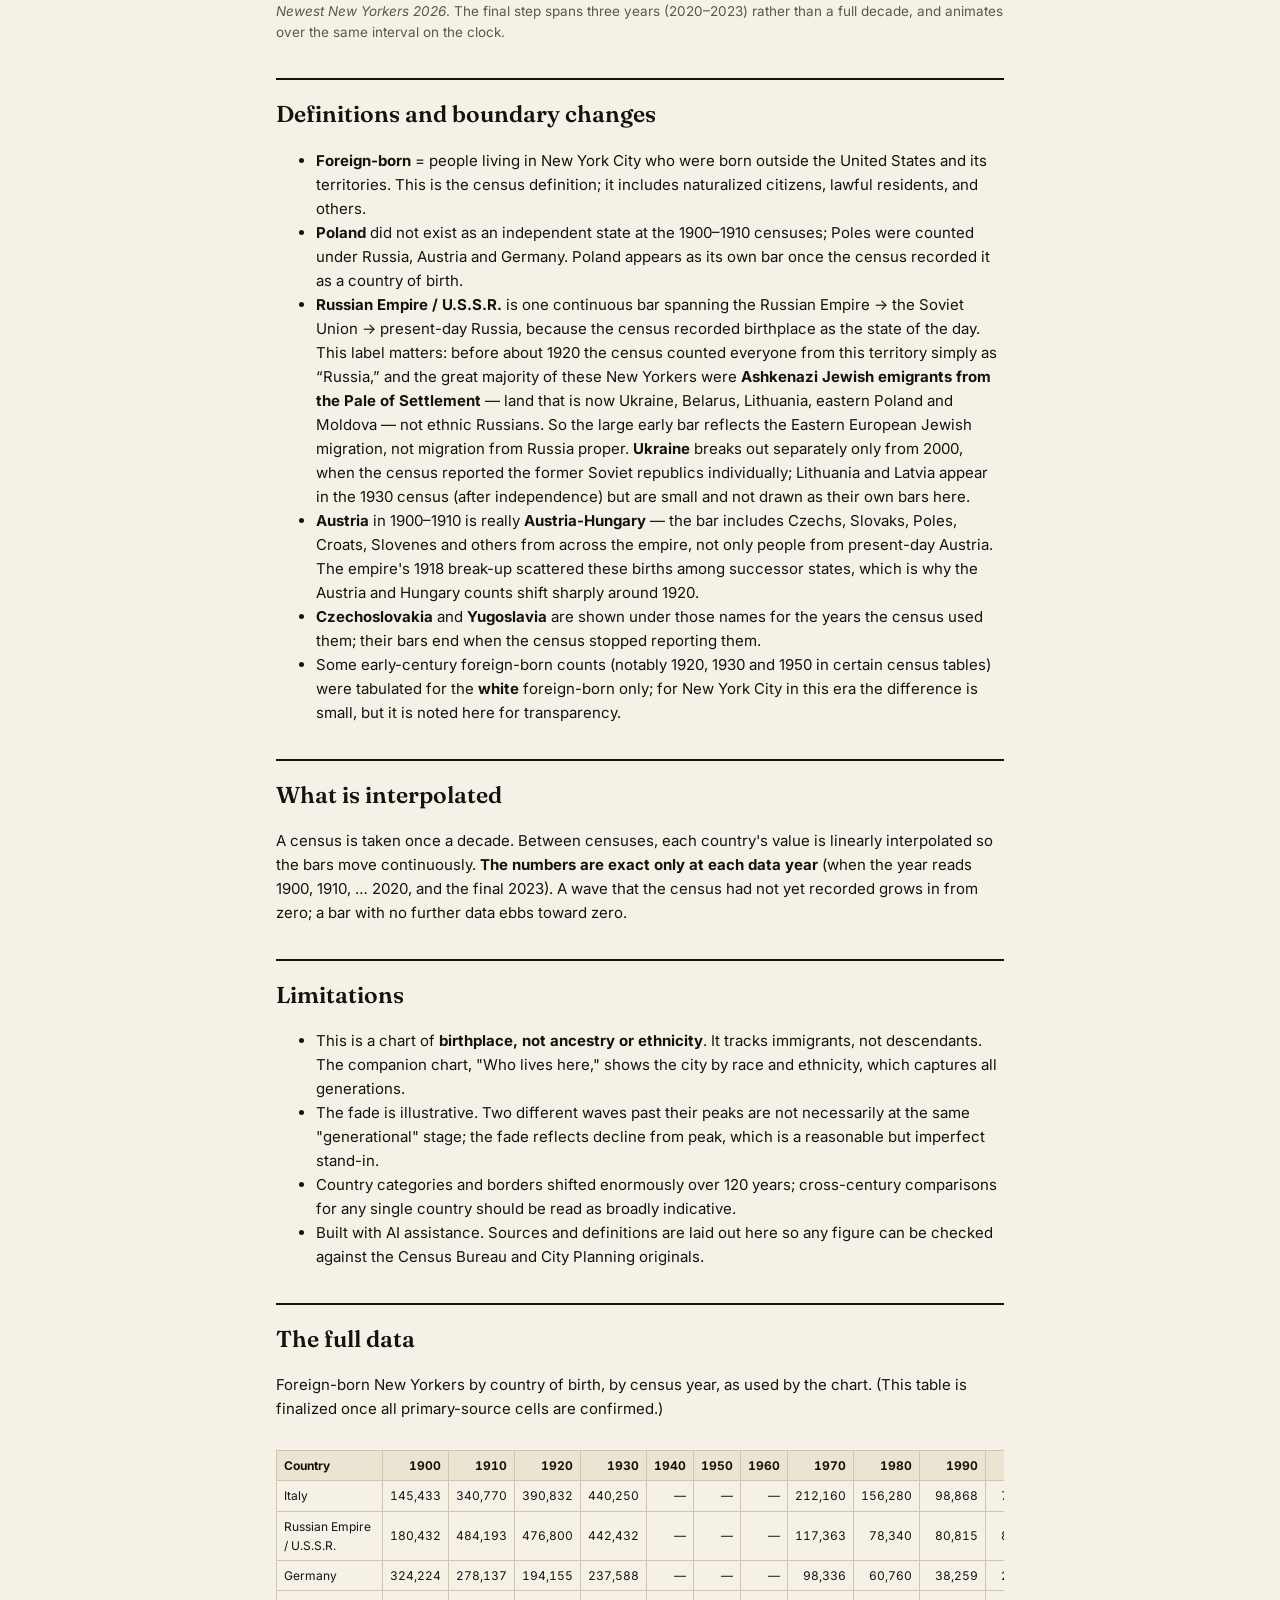
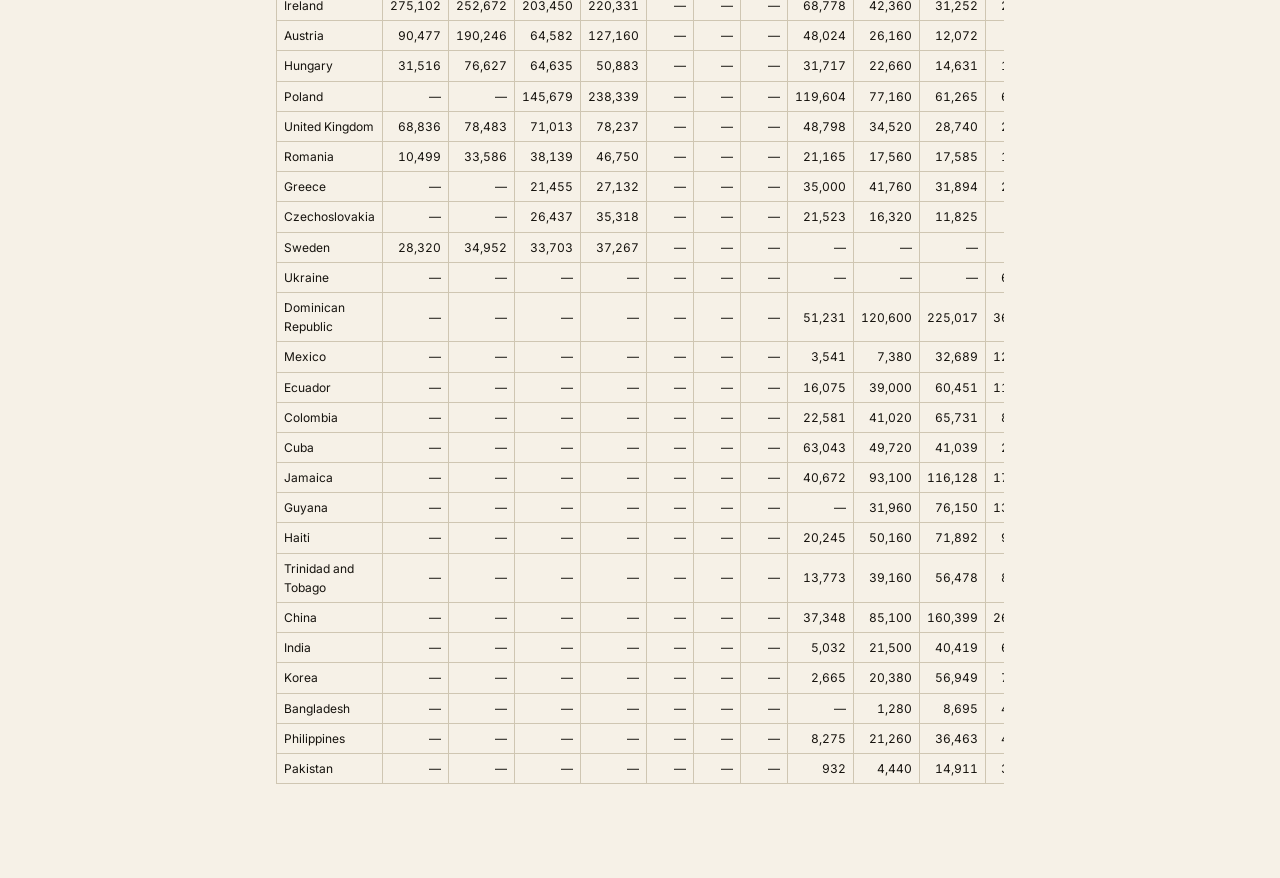
==== commit a26c14cd: "Show top 18 groups instead of top 12 Raise the number of visible bars from 12 to 18, surfacing alrea" ====
--- a/methodology.html
+++ b/methodology.html
@@ -38,7 +38,7 @@
   <p class="lede">This chart races New York City's foreign-born population by country of birth from 1900 to 2023, and fades each wave as it recedes. Here is exactly where the data comes from, how the fade is defined and what it can and cannot show.</p>
 
   <h2>What the chart shows</h2>
-  <p>Each bar is the number of <strong>foreign-born</strong> New Yorkers born in a given country at each decennial census &mdash; the immigrant, or first, generation. It does <em>not</em> include their US-born children or grandchildren. The chart shows the largest groups at any moment (the top dozen), so a country appears when it grows large enough and drops off when it is overtaken.</p>
+  <p>Each bar is the number of <strong>foreign-born</strong> New Yorkers born in a given country at each decennial census &mdash; the immigrant, or first, generation. It does <em>not</em> include their US-born children or grandchildren. The chart shows the largest groups at any moment (the top 18), so a country appears when it grows large enough and drops off when it is overtaken. In the earliest decades only nine to twelve countries were separately tabulated at this size, so fewer bars appear until the wider post-1965 mix fills the field.</p>
 
   <div class="note">
     <strong>What the fade means &mdash; and what it doesn't.</strong> The fade is the heart of this chart, so be clear on what it is. The U.S. census can identify immigrants and (historically) their children by nation, but it <strong>cannot trace a group by country of birth past the second generation</strong> &mdash; by the third generation, descendants are simply recorded as American-born, with no foreign birthplace. So a wave that stops being replenished by new arrivals does two things at once: it <strong>shrinks</strong> (its immigrants age and die) and it <strong>disappears from the birthplace count</strong> (its grandchildren are no longer counted under that nation). We encode this by fading a bar once it is past its peak decade, in proportion to how far it has fallen from that peak. The fade is therefore a <strong>visual proxy for generational succession, not a measured count of third- or fourth-generation people</strong> &mdash; that figure does not exist in the historical data. A faded Italian or Irish bar does not mean those New Yorkers vanished; it means they became second-, third- and fourth-generation Americans whom the census no longer counts as Italy- or Ireland-born.</p>
